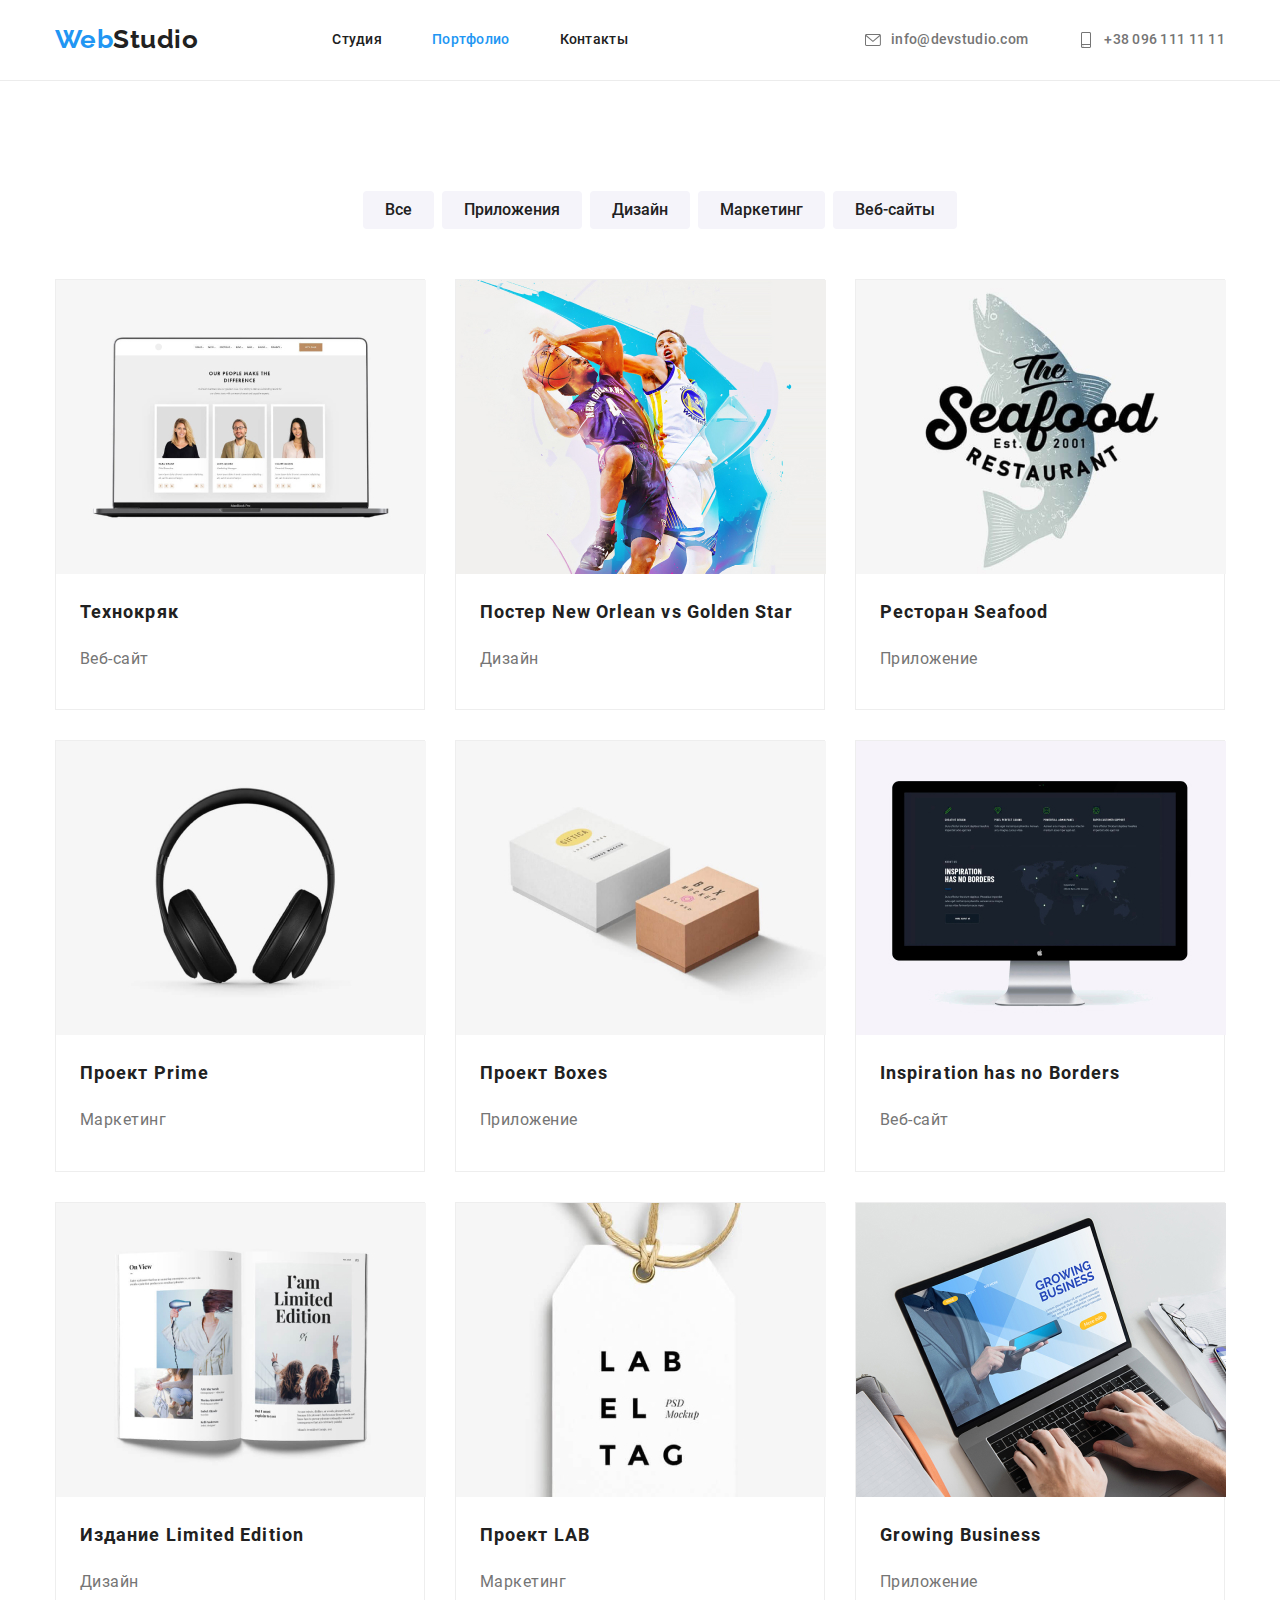
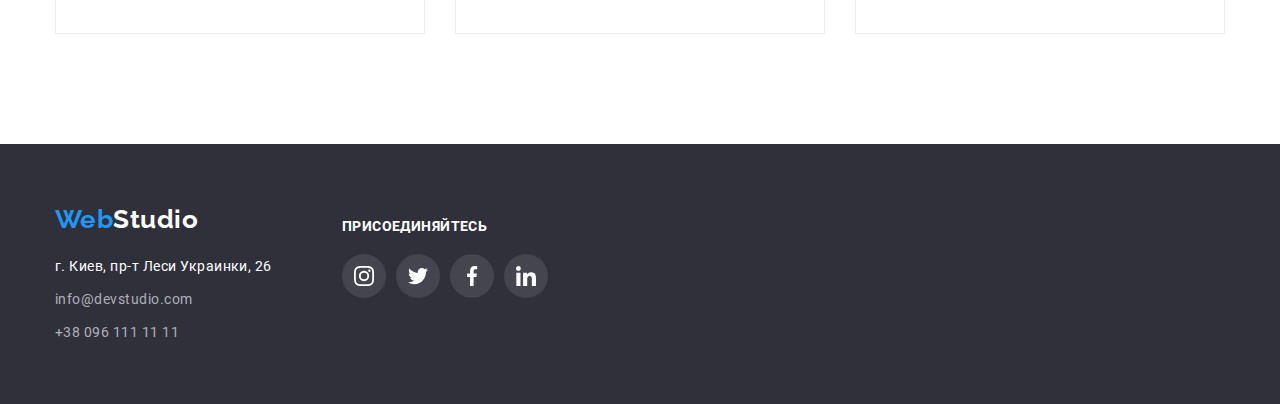
==== portfolio.html @ d973a8c2 "goit-markup-hw-04" ====
<!DOCTYPE html>
<html lang="ru">
<head>
    <meta charset="UTF-8">
    <meta name="viewport" content="width=device-width, initial-scale=1.0">
    <title>WebStudio</title>
    <link href="https://fonts.googleapis.com/css2?family=Raleway:ital,wght@0,400;0,500;0,700;1,400;1,500;1,700&family=Roboto:ital,wght@0,400;0,500;0,700;0,900;1,400;1,500;1,700;1,900&display=swap"
    rel="stylesheet">
    <link rel="stylesheet" href="./css/normalize.css">
    <link rel="stylesheet" href="./css/style.css">
</head>
<body>

<!--Навигация-->
<header class="header">
<div class="container">
    <a class="logo" href="./index.html">Web<span class="logo-text">Studio</span></a>
<nav>
    <ul class="menu">
    <li class="menu-item">
        <a class="link" href="./index.html">Студия</a>
    </li>
    <li class="menu-item">
        <a class="link current" href="./portfolio.html">Портфолио</a>
    </li>
    <li class="menu-item">
        <a class="link" href="#address">Контакты</a>
    </li>
    </ul>
</nav>

<ul class="contacts">
    <li class="contacts-item">
        <a class="address-link" href="mailto:info@devstudio.com"
        ><svg class="link-icons" width="16px" height="12px">
            <use href="./img/sprite.svg#envelope"></use>
        </svg>info@devstudio.com</a>
    </li>
    <li class="contacts-item">
        <a class="address-link" href="tel:+380961111111"
        ><svg class="link-icons" width="10px" height="16px">
            <use href="./img/sprite.svg#smartphone"></use>
        </svg>+38 096 111 11 11</a>
    </li>
</ul>
</div>
</header>

<!-- Портфолио -->
<main>
<section class="portfolio">
    <div class="container portfolio-padding">
    <h1 hidden>Портфолио</h1>
    <ul class="filter">
        <li class="filter-items"> <button class="link-filter" type="button">Все</button></li>
        <li class="filter-items"> <button class="link-filter" type="button">Приложения</button></li>
        <li class="filter-items"> <button class="link-filter" type="button">Дизайн</button></li>
        <li class="filter-items"> <button class="link-filter" type="button">Маркетинг</button></li>
        <li class="filter-items"> <button class="link-filter" type="button">Веб-сайты</button></li>
    </ul>
        <ul class="content">
        <li class="content-items">
            <a class="link" href="">
            <img class="img-block" src="./img/portfolio/techno-crack.jpg" width="370" height="294" 
            alt="Технокряк Веб-сайт"/>
            <h2 class="title">Технокряк</h2>
            <p class="type">Веб-сайт</p>
            </a>
        </li>
        <li class="content-items">
            <a class="link" href="">
            <img class="img-block" src="./img/portfolio/poster.jpg" width="370" height="294" 
            alt="Постер Дизайн" />
            <h2 class="title">Постер New Orlean vs Golden Star</h2>
            <p class="type">Дизайн</p>
            </a>
        </li>
        <li class="content-items">
            <a class="link" href="">
            <img class="img-block" src="./img/portfolio/seafood.jpg"  width="370" height="294" 
            alt="Ресторан Приложение" />
            <h2 class="title">Ресторан Seafood</h2>
            <p class="type">Приложение</p>
            </a>
        </li>
        <li class="content-items">
            <a class="link" href="">
            <img class="img-block" src="./img/portfolio/prime.jpg"  width="370" height="294"
            alt="Проект Прайм Маркетинг" />
            <h2 class="title">Проект Prime</h2>
            <p class="type">Маркетинг</p>
            </a>
        </li>
        <li class="content-items">
            <a class="link" href="">
            <img class="img-block" src="./img/portfolio/boxes.jpg" width="370" height="294" 
            alt="Проект Боксес Приложение" />
            <h2 class="title">Проект Boxes</h2>
            <p class="type">Приложение</p>
            </a>
        </li>
        <li class="content-items">
            <a class="link" href="">
            <img class="img-block" src="./img/portfolio/inspiration.jpg" width="370" height="294" 
            alt="Веб-сайт" />
            <h2 class="title">Inspiration has no Borders</h2>
            <p class="type">Веб-сайт</p>
            </a>
        </li>
        <li class="content-items">
            <a class="link" href="">
            <img class="img-block" src="./img/portfolio/limited-edition.jpg" width="370" height="294"
            alt="Издание Дизайн" />
            <h2 class="title">Издание Limited Edition</h2>
            <p class="type">Дизайн</p>
            </a>
        </li>
        <li class="content-items">
            <a class="link" href="">
            <img class="img-block" src="./img/portfolio/lab.jpg" width="370" height="294"
            alt="Проект ЛАБ Маркетинг" />
            <h2 class="title">Проект LAB</h2>
            <p class="type">Маркетинг</p>
            </a>
        </li>
        <li class="content-items">
            <a class="link" href="">
            <img class="img-block" src="./img/portfolio/growing.jpg" width="370" height="294"
            alt="Приложение" />
            <h2 class="title">Growing Business</h2>
            <p class="type">Приложение</p>
            </a>
        </li>
        </ul>
    </div>
</section>
</main>

<!-- footer -->
<footer class="footer">
    <div class="container footer-padding">
        <div>
        <a class="logo" href="./index.html">Web<span class="logo-text">Studio</span></a>
        <address class="address" id="address">
        <a class="map" href="https://goo.gl/maps/mBAU42XWuLWp58m89" target="_blank" rel="noopener noreferer">
            г. Киев, пр-т Леси Украинки, 26</a>
        <a class="link" href="mailto:info@devstudio.com">info@devstudio.com</a>
        <a class="link" href="tel:+380961111111">+38 096 111 11 11</a>
        </address>
    </div>
    <div>
        <div class="footer-icon">
            <p class="footer-title">присоединяйтесь</p>
            <ul class="footer-list footer-social-icons">
                <li class="footer-social-icons-item">
                    <a class="footer-social-icons-link" href="https://instagram.com/" target="_blank" rel="noopener noreferer" aria-label="Instagram">
                    <svg class="footer-social-icons-svg">
                    <use href="./img/sprite.svg#instagram"></use></svg></a>
                </li>
                <li class="footer-social-icons-item">
                    <a class="footer-social-icons-link" href="https://twitter.com/" target="_blank" rel="noopener noreferer" aria-label="Twitter">
                    <svg class="footer-social-icons-svg">
                    <use href="./img/sprite.svg#twitter"></use></svg></a>
                </li>
                <li class="footer-social-icons-item">
                    <a class="footer-social-icons-link" href="https://facebook.com/" target="_blank" rel="noopener noreferer" aria-label="Facebook">
                    <svg class="footer-social-icons-svg">
                    <use href="./img/sprite.svg#facebook"></use></svg></a>
                </li>
                <li class="footer-social-icons-item">
                    <a class="footer-social-icons-link" href="https://linkedin.com/" target="_blank" rel="noopener noreferer" aria-label="Linkedin">
                    <svg class="footer-social-icons-svg">
                    <use href="./img/sprite.svg#linkedin"></use></svg></a>
                </li>
            </ul>
            </div>
        </div>
    </div>
    </footer>
    </body>
    </html>
---- css/style.css ----
/* roboto-regular - latin_cyrillic */
@font-face {
font-family: 'Roboto';
font-style: normal;
font-weight: 400;
src: url('../fonts/Roboto/roboto-v20-latin_cyrillic-regular.eot'); /* IE9 Compat Modes */
src: local('Roboto'), local('Roboto-Regular'),
    url('../fonts/Roboto/roboto-v20-latin_cyrillic-regular.eot?#iefix') format('embedded-opentype'), /* IE6-IE8 */
    url('../fonts/Roboto/roboto-v20-latin_cyrillic-regular.woff2') format('woff2'), /* Super Modern Browsers */
    url('../fonts/Roboto/roboto-v20-latin_cyrillic-regular.woff') format('woff'), /* Modern Browsers */
    url('../fonts/Roboto/roboto-v20-latin_cyrillic-regular.ttf') format('truetype'), /* Safari, Android, iOS */
    url('../fonts/Roboto/roboto-v20-latin_cyrillic-regular.svg#Roboto') format('svg'); /* Legacy iOS */
}

/* roboto-500 - latin_cyrillic */
@font-face {
font-family: 'Roboto';
font-style: normal;
font-weight: 500;
src: url('../fonts/Roboto/roboto-v20-latin_cyrillic-500.eot'); /* IE9 Compat Modes */
src: local('Roboto Medium'), local('Roboto-Medium'),
    url('../fonts/Roboto/roboto-v20-latin_cyrillic-500.eot?#iefix') format('embedded-opentype'), /* IE6-IE8 */
    url('../fonts/Roboto/roboto-v20-latin_cyrillic-500.woff2') format('woff2'), /* Super Modern Browsers */
    url('../fonts/Roboto/roboto-v20-latin_cyrillic-500.woff') format('woff'), /* Modern Browsers */
    url('../fonts/Roboto/roboto-v20-latin_cyrillic-500.ttf') format('truetype'), /* Safari, Android, iOS */
    url('../fonts/Roboto/roboto-v20-latin_cyrillic-500.svg#Roboto') format('svg'); /* Legacy iOS */
}

/* roboto-700 - latin_cyrillic */
@font-face {
font-family: 'Roboto';
font-style: normal;
font-weight: 700;
src: url('../fonts/Roboto/roboto-v20-latin_cyrillic-700.eot'); /* IE9 Compat Modes */
src: local('Roboto Bold'), local('Roboto-Bold'),
    url('../fonts/Roboto/roboto-v20-latin_cyrillic-700.eot?#iefix') format('embedded-opentype'), /* IE6-IE8 */
    url('../fonts/Roboto/roboto-v20-latin_cyrillic-700.woff2') format('woff2'), /* Super Modern Browsers */
    url('../fonts/Roboto/roboto-v20-latin_cyrillic-700.woff') format('woff'), /* Modern Browsers */
    url('../fonts/Roboto/roboto-v20-latin_cyrillic-700.ttf') format('truetype'), /* Safari, Android, iOS */
    url('../fonts/Roboto/roboto-v20-latin_cyrillic-700.svg#Roboto') format('svg'); /* Legacy iOS */
}

/* roboto-900italic - latin_cyrillic */
@font-face {
font-family: 'Roboto';
font-style: italic;
font-weight: 900;
src: url('../fonts/Roboto/roboto-v20-latin_cyrillic-900italic.eot'); /* IE9 Compat Modes */
src: local('Roboto Black Italic'), local('Roboto-BlackItalic'),
    url('../fonts/Roboto/roboto-v20-latin_cyrillic-900italic.eot?#iefix') format('embedded-opentype'), /* IE6-IE8 */
    url('../fonts/Roboto/roboto-v20-latin_cyrillic-900italic.woff2') format('woff2'), /* Super Modern Browsers */
    url('../fonts/Roboto/roboto-v20-latin_cyrillic-900italic.woff') format('woff'), /* Modern Browsers */
    url('../fonts/Roboto/roboto-v20-latin_cyrillic-900italic.ttf') format('truetype'), /* Safari, Android, iOS */
    url('../fonts/Roboto/roboto-v20-latin_cyrillic-900italic.svg#Roboto') format('svg'); /* Legacy iOS */
}

li {
    list-style-type: none; /* Убираем маркеры */
}

*,
*::before,
*::after {
    box-sizing: border-box;
}

:root {
    --main-text-cl: #757575;
    --accent-cl: #2196F3;
    --black: #212121;
    --gray: #ffffff99;
    --white: #ffffff;
    --dark-bg: #2F303A;
    --bg: #F5F4FA;
    --gray: #AFB1B8;
}

body {
    color: var(--black);
    background-color: var(--primary-bg);
    letter-spacing: 0.03em;
}

.container {
    width: 1200px;
    margin-left: auto;
    margin-right: auto;
    padding-left: 15px;
    padding-right: 15px;
}

.container.align-center {
    text-align: center;
}

.header > .container {
    display: flex;
    align-items: center;
}

.header .menu {
    display: flex;
    margin-top: 0;
    margin-bottom: 0;
}

.menu .menu-item:not(:last-child) {
    margin-right: 50px;
}

.header {
    border-bottom: 1px solid #ececec;
}

.header .logo {
    display: block;
    margin-right: 94px;
    color: var(--accent-cl);
    font-family: Raleway;
    font-weight: 700;
    font-size: 26px;
    line-height: 1.2;
    text-decoration: none;
}

.logo > .logo-text {
    color: var(--black);
}

.header .link {
    padding-top: 32px;
    padding-bottom: 32px;
    display: block;
    color: var(--black);
    font-family: Roboto;
    font-weight: 500;
    font-size: 14px;
    line-height: 1.14;
    letter-spacing: 0.02em;
    text-decoration: none;
}

.header .link.current {
    color: var(--accent-cl);
}

.header .link:hover,
.link:focus {
    color: var(--accent-cl);
}

.header .contacts {
    display: flex;
    margin-left: auto;
    margin-top: 0;
    margin-bottom: 0;
}

.contacts .contacts-item:not(:last-child) {
    margin-right: 50px;
}

.contacts .address-link{
    display: flex;
    align-items: center;
}

.header .address-link {
    fill: var(--main-text-cl);
    padding-top: 32px;
    padding-bottom: 32px;
    color: var(--main-text-cl);
    font-family: Roboto;
    font-weight: 500;
    font-size: 14px;
    line-height: 1.14;
    letter-spacing: 0.02em;
    text-decoration: none;
}

.header .address-link:hover,
.address-link:focus {
color: var(--accent-cl);
fill: var(--accent-cl);
}

.link-icons {
    margin-right: 10px;
    width: 16px;
    height: 16px;
}

.hero {
    background-color: var(--dark-bg);
    background-image: linear-gradient(
    rgba(47, 48, 58, 0.4),
    rgba(47, 48, 58, 0.4)),
    url(../img/bg-Img.jpg);
    background-color: #c4c4c4;
    background-size: cover;
    background-repeat: no-repeat;
    background-position: center;
}

.hero > .container {
    padding-top: 200px;
    padding-bottom: 200px;
}

.hero .title {
    max-width: 700px;
    margin-left: auto;
    margin-right: auto;
    color: var(--white);
    font-family: Roboto;
    font-weight: 900;
    font-size: 44px;
    line-height: 1.4;
    text-align: center;
    letter-spacing: 0.06em;
    text-transform: uppercase;
}

.hero .button {
    padding: 10px 32px;
    background-color: var(--accent-cl);
    font-family: Roboto;
    color: var(--white);
    font-weight: 700;
    font-size: 16px;
    line-height: 1.8;
    align-items: center;
    text-align: center;
    letter-spacing: 0.06em;
    margin-top: 40px;
    box-shadow: 0px 4px 4px rgba(0, 0, 0, 0.15);
    border-radius: 4px;
    border: 0;
}

.hero .button:hover,
.hero .button:focus {
    background: #188ce8;
    box-shadow: 0px 4px 4px rgba(0, 0, 0, 0.15);
}

.features-list .items {
    width: calc((100% - 90px) / 4);
}

.features-list .items:not(:last-child) {
    margin-right: 30px;
}

.features-list .items::before {
    display: block;
    content: '';
    height: 120px;
    background-color: var(--bg);
    background-repeat: no-repeat;
    background-position: center;
    border-radius: 4px;
}

.features-list .items:nth-child(1)::before {
    background-image: url(../img/icons/antenna.svg);
}

.features-list .items:nth-child(2)::before {
    background-image: url(../img/icons/clock.svg);
}

.features-list .items:nth-child(3)::before {
    background-image: url(../img/icons/diagram.svg);
}

.features-list .items:nth-child(4)::before {
    background-image: url(../img/icons/astronaut.svg);
}

.features .features-list {
    padding: 94px 0px;
    display: flex;
}

.features-list .items {

    width: calc((100% - 90px) / 4);
}

.features-list .items:not(:last-child) {
    margin-right: 30px;
}

.features .title {
    color: var(--black);
    font-family: Roboto;
    font-weight: 700;
    font-size: 14px;
    line-height: 1.14;
    text-transform: uppercase;
}

.features .paragraph {
    margin-top: 10px;
    color: var(--main-text-cl);
    font-family: Roboto;
    font-weight: 400;
    font-size: 14px;
    line-height: 1.7;
}

.wedo .list-margin {
    margin-top: 50px;
    display: flex;
    padding-left: 0;
}

.list-margin .item-img:not(:last-child) {
    margin-right: 30px;
}

.wedo .title {
    color: var(--black);
    font-family: Roboto;
    font-weight: 700;
    font-size: 36px;
    line-height: 1.2;
    text-align: center;
}

.img-block {
    display: block;
    justify-content: center;
}

.container.team-padding {
    padding-top: 94px;
    padding-bottom: 94px;
}

.team.margin {
    margin-top: 94px;
}

.team {
    background: var(--bg);
}

.team .team-list {
    margin-top: 50px;
    display: flex;
    justify-content: center;
    padding-left: 0;
}

.team-list > .list-description {
    padding-bottom: 30px;
    background: var(--primary-bg);
    box-shadow: 0px 1px 3px #0000001f, 0px 1px 1px #00000024,
    0px 2px 1px #00000033;
    border-radius: 0px 0px 4px 4px;
}

.team-list .list-description:not(:last-child) {
    margin-right: 30px;
}

.team .title {
    color: var(--black);
    font-family: Roboto;
    font-weight: 700;
    font-size: 36px;
    line-height: 1.2;
    text-align: center;
}

.team .name {
    margin-top: 30px;
    color: var(--black);
    font-family: Roboto;
    font-weight: 500;
    font-size: 16px;
    line-height: 1.2x;
    text-align: center;
}

.team .position {
    margin-top: 10px;
    color: var(--main-text-cl);
    font-family: Roboto;
    font-weight: 400;
    font-size: 16px;
    line-height: 1.2x;
    text-align: center;
}

.clients.container {
    padding-bottom: 94px;
}

.clients .title {
    margin-top: 94px;
    margin-bottom: 0;
    color: var(--black);
    font-family: Roboto;
    font-weight: 700;
    font-size: 36px;
    line-height: 1.167;
    text-align: center;
}

.clients .clients-list {
    display: flex;
    justify-content: center;
    margin-top: 50px;
}

.clients .clients-item:not(:last-child) {
    margin-right: 30px;
}

.clients .clients-links {
    display: flex;
    width: 170px;
    height: 90px;
    justify-content: center;
    align-items: center;
    fill: var(--gray);
    border: 1px solid var(--gray);
    border-radius: 4px;
}

.clients .clients-links:hover,
.clients .clients-links:focus {
    border: 1px solid var(--accent-cl);
    fill: var(--accent-cl);
}

.container.footer-padding {
    padding-top: 60px;
    padding-bottom: 60px;
    display: flex;
}

.footer {
    background-color: var(--dark-bg);
}

.footer .logo {
    display: inline-block;
    font-family: Raleway;
    font-weight: 700;
    font-size: 26px;
    line-height: 1.2;
    color: var(--accent-cl);
    text-decoration: none;
}

.footer .logo-text {
    color: var(--white);
}

.footer .address {
    font-family: Roboto;
    font-style: normal;
    font-weight: normal;
    margin-top: 20px;
}

.footer .map {
    color: var(--white);
    font-family: Roboto;
    font-weight: 400;
    font-size: 14px;
    line-height: 1.7;
    text-decoration: none;
}

.footer-icon p {
    display: flex;
    margin-bottom: 20px;
    font-family: Roboto;
    font-style: normal;
    font-weight: bold;
    font-size: 14px;
    letter-spacing: 0.03em;
    text-transform: uppercase;
    color: var(--white);
}

.footer-icon {
    margin-left: 70px;
}

.footer .link {
    width: 20%;
    display: block;
    margin-top: 9px;
    color: var(--gray);
    font-family: Roboto;
    font-weight: 400;
    font-size: 14px;
    line-height: 1.7;
    text-decoration: none;
    white-space: nowrap;
}

.footer-social-icons {
    display: flex;
    padding: 0 0;
}

.footer-social-icons-link {
    display: flex;
    justify-content: center;
    align-items: center;
    width: 44px;
    height: 44px;
    background-color: rgba(255, 255, 255, 0.1);
    border-radius: 50%;
}

.footer-social-icons-svg {
    width: 20px;
    height: 20px;
    fill: var(--white);
}

.footer-social-icons-item:not(:last-child) {
    margin-right: 10px;
}

.footer-social-icons-link:hover .social-icons-svg,
.footer-social-icons-link:focus .social-icons-svg {
    fill: var(--white);
}

.footer-social-icons-link:hover,
.footer-social-icons-link:focus {
    background-color: var(--accent-cl);
}

/* --Портфолио-- */
.portfolio .filter {
    display: flex;
    justify-content: center;
}

.portfolio .filter-items:not(:last-child) {
    margin-right: 8px;
}

.container.portfolio-padding {
    padding-top: 94px;
    padding-bottom: 94px;
}

.filter .link-filter {
    padding: 6px 22px;
    font-family: Roboto;
    font-weight: 500;
    font-size: 16px;
    line-height: 1.6;
    text-align: center;
    color: var(--black);
    background: #f5f4fa;
    border-radius: 4px;
    border: 0;
}

.filter .link-filter:hover,
.link-filter:focus {
    background: var(--accent-cl);
    color: #ffffff;
    box-shadow: 0px 3px 1px rgba(0, 0, 0, 0.1), 0px 1px 2px rgba(0, 0, 0, 0.08),
    0px 2px 2px rgba(0, 0, 0, 0.12);
}

.portfolio .content {
    margin-top: 50px;
    display: flex;
    flex-wrap: wrap;
    padding-left: 0px;
}

.portfolio .content-items {
    width: calc((100% - 60px) / 3);
    border: 1px solid #eeeeee;
}

.portfolio .content-items:not(:nth-child(-n + 3)) {
    margin-top: 30px;
}

.content{
    justify-content: space-between;
}

.content .link {
    display: block;
    background: var(--primary-bg);
    text-decoration: none;
    padding-bottom: 20px;
}

.content .title {
    margin-top: 20px;
    padding-left: 24px;
    color: var(--black);
    font-family: Roboto;
    font-weight: 700;
    font-size: 18px;
    line-height: 2;
    letter-spacing: 0.06em;
}

.content .type {
    margin-top: 4px;
    padding-left: 24px;
    color: var(--main-text-cl);
    font-family: Roboto;
    font-weight: 400;
    font-size: 16px;
    line-height: 1.8;
}

.social-icons {
    display: flex;
    padding: 0 0;
    margin-left: 32px;
}

.social-icons-link {
    display: flex;
    justify-content: center;
    align-items: center;
    width: 44px;
    height: 44px;
    background-color: var(--bg);
    border-radius: 50%;
}

.social-icons-svg {
    width: 20px;
    height: 20px;
    fill: var(--gray);
}

.social-icons-item:not(:last-child) {
    margin-right: 10px;
}

.social-icons-link:hover .social-icons-svg,
.social-icons-link:focus .social-icons-svg {
    fill: var(--white);
}

.social-icons-link:hover,
.social-icons-link:focus {
    background-color: var(--accent-cl);
}
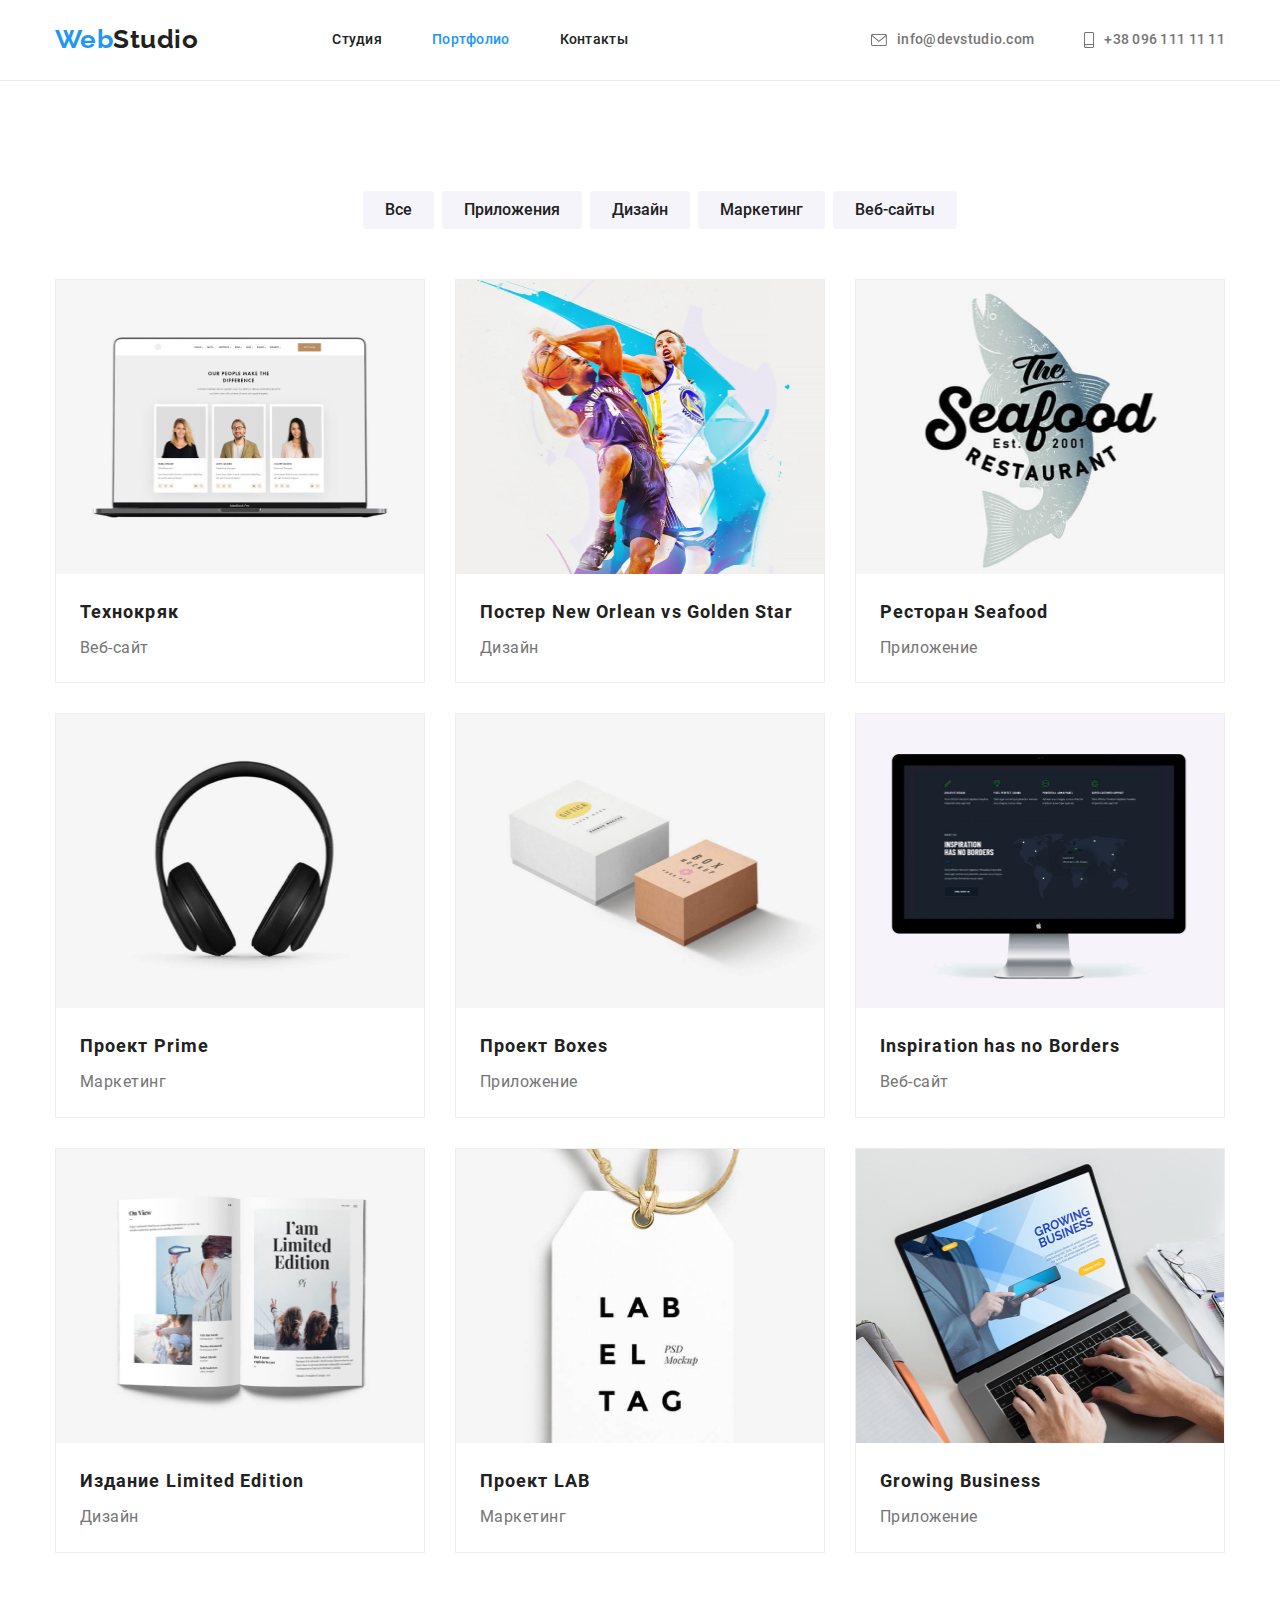
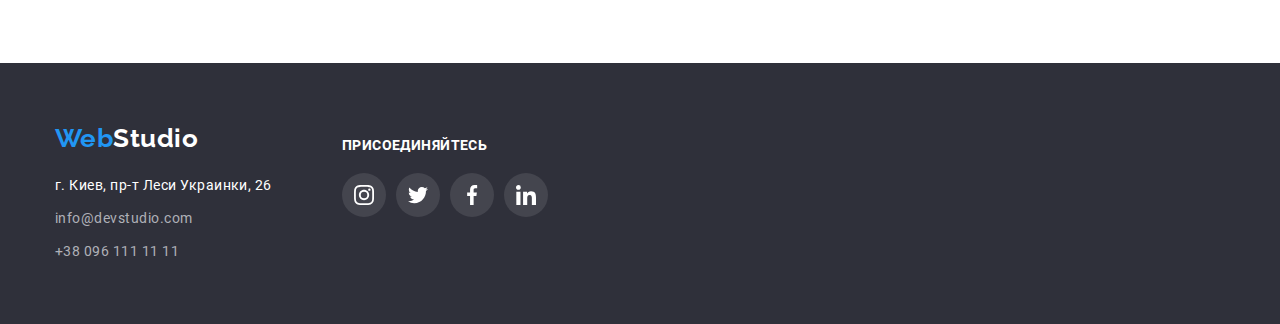
==== commit 1c579034: "Исправляет ошибки" ====
--- a/portfolio.html
+++ b/portfolio.html
@@ -61,7 +61,7 @@
         <ul class="content">
         <li class="content-items">
             <a class="link" href="">
-            <img class="img-block" src="./img/portfolio/techno-crack.jpg" width="370" height="294" 
+            <img class="img-block" src="./img/portfolio/techno-crack.jpg" width="368" height="294" 
             alt="Технокряк Веб-сайт"/>
             <h2 class="title">Технокряк</h2>
             <p class="type">Веб-сайт</p>
@@ -69,7 +69,7 @@
         </li>
         <li class="content-items">
             <a class="link" href="">
-            <img class="img-block" src="./img/portfolio/poster.jpg" width="370" height="294" 
+            <img class="img-block" src="./img/portfolio/poster.jpg" width="368" height="294" 
             alt="Постер Дизайн" />
             <h2 class="title">Постер New Orlean vs Golden Star</h2>
             <p class="type">Дизайн</p>
@@ -77,7 +77,7 @@
         </li>
         <li class="content-items">
             <a class="link" href="">
-            <img class="img-block" src="./img/portfolio/seafood.jpg"  width="370" height="294" 
+            <img class="img-block" src="./img/portfolio/seafood.jpg"  width="368" height="294" 
             alt="Ресторан Приложение" />
             <h2 class="title">Ресторан Seafood</h2>
             <p class="type">Приложение</p>
@@ -85,7 +85,7 @@
         </li>
         <li class="content-items">
             <a class="link" href="">
-            <img class="img-block" src="./img/portfolio/prime.jpg"  width="370" height="294"
+            <img class="img-block" src="./img/portfolio/prime.jpg"  width="368" height="294"
             alt="Проект Прайм Маркетинг" />
             <h2 class="title">Проект Prime</h2>
             <p class="type">Маркетинг</p>
@@ -93,7 +93,7 @@
         </li>
         <li class="content-items">
             <a class="link" href="">
-            <img class="img-block" src="./img/portfolio/boxes.jpg" width="370" height="294" 
+            <img class="img-block" src="./img/portfolio/boxes.jpg" width="368" height="294" 
             alt="Проект Боксес Приложение" />
             <h2 class="title">Проект Boxes</h2>
             <p class="type">Приложение</p>
@@ -101,7 +101,7 @@
         </li>
         <li class="content-items">
             <a class="link" href="">
-            <img class="img-block" src="./img/portfolio/inspiration.jpg" width="370" height="294" 
+            <img class="img-block" src="./img/portfolio/inspiration.jpg" width="368" height="294" 
             alt="Веб-сайт" />
             <h2 class="title">Inspiration has no Borders</h2>
             <p class="type">Веб-сайт</p>
@@ -109,7 +109,7 @@
         </li>
         <li class="content-items">
             <a class="link" href="">
-            <img class="img-block" src="./img/portfolio/limited-edition.jpg" width="370" height="294"
+            <img class="img-block" src="./img/portfolio/limited-edition.jpg" width="368" height="294"
             alt="Издание Дизайн" />
             <h2 class="title">Издание Limited Edition</h2>
             <p class="type">Дизайн</p>
@@ -117,7 +117,7 @@
         </li>
         <li class="content-items">
             <a class="link" href="">
-            <img class="img-block" src="./img/portfolio/lab.jpg" width="370" height="294"
+            <img class="img-block" src="./img/portfolio/lab.jpg" width="368" height="294"
             alt="Проект ЛАБ Маркетинг" />
             <h2 class="title">Проект LAB</h2>
             <p class="type">Маркетинг</p>
@@ -125,7 +125,7 @@
         </li>
         <li class="content-items">
             <a class="link" href="">
-            <img class="img-block" src="./img/portfolio/growing.jpg" width="370" height="294"
+            <img class="img-block" src="./img/portfolio/growing.jpg" width="368" height="294"
             alt="Приложение" />
             <h2 class="title">Growing Business</h2>
             <p class="type">Приложение</p>
--- a/css/style.css
+++ b/css/style.css
@@ -186,8 +186,6 @@
 
 .link-icons {
     margin-right: 10px;
-    width: 16px;
-    height: 16px;
 }
 
 .hero {
@@ -604,8 +602,15 @@
     padding-bottom: 20px;
 }
 
+.content .link:hover,
+.content .link:focus {
+    box-shadow: 0px 1px 1px rgba(0, 0, 0, 0.12), 0px 4px 4px rgba(0, 0, 0, 0.06),
+    1px 4px 6px rgba(0, 0, 0, 0.16);
+}
+
 .content .title {
     margin-top: 20px;
+    margin-bottom: 0;
     padding-left: 24px;
     color: var(--black);
     font-family: Roboto;
@@ -617,6 +622,7 @@
 
 .content .type {
     margin-top: 4px;
+    margin-bottom: 0;
     padding-left: 24px;
     color: var(--main-text-cl);
     font-family: Roboto;
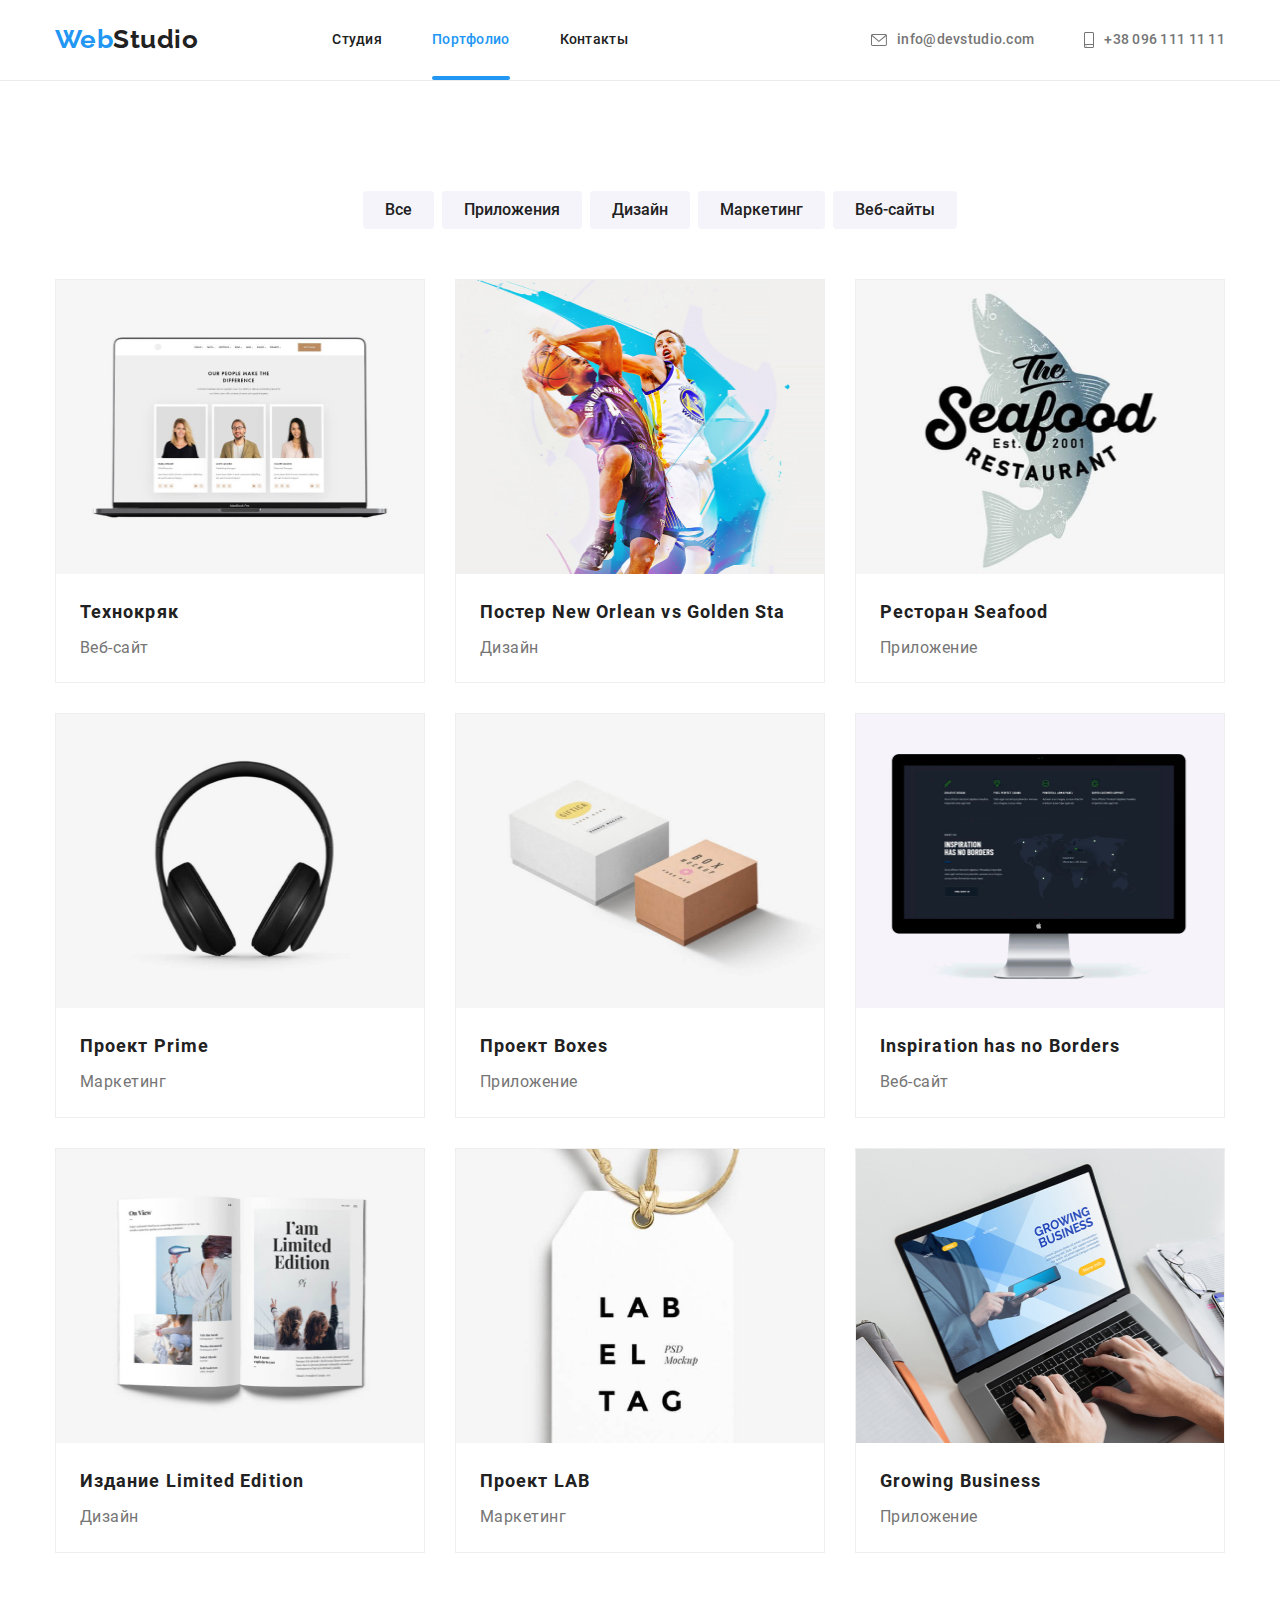
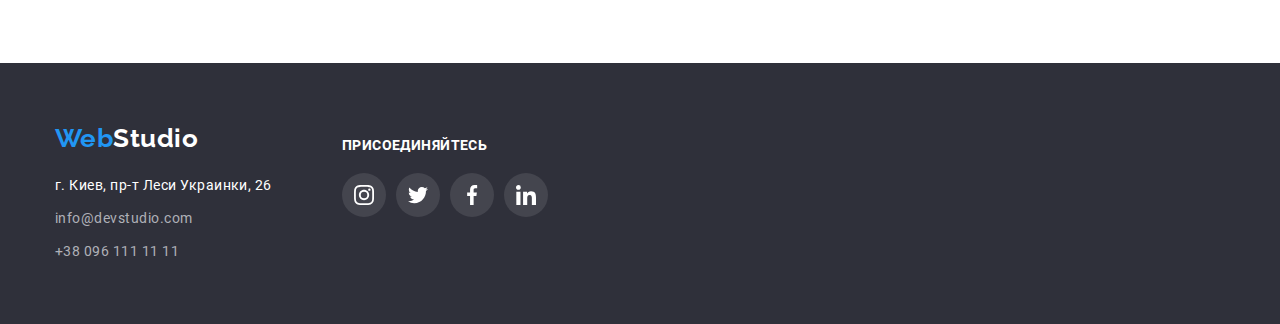
==== commit 517fb82e: "Добавляет hover, focus в портфолио" ====
--- a/portfolio.html
+++ b/portfolio.html
@@ -58,75 +58,111 @@
         <li class="filter-items"> <button class="link-filter" type="button">Маркетинг</button></li>
         <li class="filter-items"> <button class="link-filter" type="button">Веб-сайты</button></li>
     </ul>
-        <ul class="content">
-        <li class="content-items">
-            <a class="link" href="">
-            <img class="img-block" src="./img/portfolio/techno-crack.jpg" width="368" height="294" 
-            alt="Технокряк Веб-сайт"/>
+    <ul class="content">
+        <li class="content-items">
+            <a class="link" href="">
+            <div class="content-overlay">
+                <img class="img-block" src="./img/portfolio/techno-crack.jpg" width="368" height="294" alt="Технокряк Веб-сайт" />
+                <p class="description">Технокряк это современная площадка распространения коронавируса. 
+                Компании используют эту платформу для цифрового
+                шпионажа и атак на защищённые сервера конкурентов.</p>
+            </div>
             <h2 class="title">Технокряк</h2>
             <p class="type">Веб-сайт</p>
             </a>
         </li>
         <li class="content-items">
             <a class="link" href="">
-            <img class="img-block" src="./img/portfolio/poster.jpg" width="368" height="294" 
-            alt="Постер Дизайн" />
-            <h2 class="title">Постер New Orlean vs Golden Star</h2>
+            <div class="content-overlay">
+                <img class="img-block" src="./img/portfolio/poster.jpg" width="368" height="294" alt="Технокряк Веб-сайт" />
+                <p class="description">Lorem ipsum, dolor sit amet consectetur adipisicing elit. 
+                    Ipsa facere molestiae quam corporis, voluptatem debitis nisi dolorem earum voluptas 
+                    incidunt esse quod veritatis fugiat natus laudantium dolores impedit iusto asperiores.</p>
+            </div>
+            <h2 class="title">Постер New Orlean vs Golden Sta</h2>
             <p class="type">Дизайн</p>
             </a>
         </li>
         <li class="content-items">
             <a class="link" href="">
-            <img class="img-block" src="./img/portfolio/seafood.jpg"  width="368" height="294" 
-            alt="Ресторан Приложение" />
+            <div class="content-overlay">
+                <img class="img-block" src="./img/portfolio/seafood.jpg" width="368" height="294" alt="Технокряк Веб-сайт" />
+                <p class="description">Lorem ipsum, dolor sit amet consectetur adipisicing elit. 
+                    Ipsa facere molestiae quam corporis, voluptatem debitis nisi dolorem earum voluptas 
+                    incidunt esse quod veritatis fugiat natus laudantium dolores impedit iusto asperiores.</p>
+            </div>
             <h2 class="title">Ресторан Seafood</h2>
             <p class="type">Приложение</p>
             </a>
         </li>
         <li class="content-items">
             <a class="link" href="">
-            <img class="img-block" src="./img/portfolio/prime.jpg"  width="368" height="294"
-            alt="Проект Прайм Маркетинг" />
+            <div class="content-overlay">
+                <img class="img-block" src="./img/portfolio/prime.jpg" width="368" height="294" alt="Технокряк Веб-сайт" />
+                <p class="description">Lorem ipsum, dolor sit amet consectetur adipisicing elit. 
+                    Ipsa facere molestiae quam corporis, voluptatem debitis nisi dolorem earum voluptas 
+                    incidunt esse quod veritatis fugiat natus laudantium dolores impedit iusto asperiores.</p>
+            </div>
             <h2 class="title">Проект Prime</h2>
             <p class="type">Маркетинг</p>
             </a>
         </li>
         <li class="content-items">
             <a class="link" href="">
-            <img class="img-block" src="./img/portfolio/boxes.jpg" width="368" height="294" 
-            alt="Проект Боксес Приложение" />
+            <div class="content-overlay">
+                <img class="img-block" src="./img/portfolio/boxes.jpg" width="368" height="294" alt="Технокряк Веб-сайт" />
+                <p class="description">Lorem ipsum, dolor sit amet consectetur adipisicing elit. 
+                    Ipsa facere molestiae quam corporis, voluptatem debitis nisi dolorem earum voluptas 
+                    incidunt esse quod veritatis fugiat natus laudantium dolores impedit iusto asperiores.</p>
+            </div>
             <h2 class="title">Проект Boxes</h2>
             <p class="type">Приложение</p>
             </a>
         </li>
         <li class="content-items">
             <a class="link" href="">
-            <img class="img-block" src="./img/portfolio/inspiration.jpg" width="368" height="294" 
-            alt="Веб-сайт" />
+            <div class="content-overlay">
+                <img class="img-block" src="./img/portfolio/inspiration.jpg" width="368" height="294" alt="Технокряк Веб-сайт" />
+                <p class="description">Lorem ipsum, dolor sit amet consectetur adipisicing elit. 
+                    Ipsa facere molestiae quam corporis, voluptatem debitis nisi dolorem earum voluptas 
+                    incidunt esse quod veritatis fugiat natus laudantium dolores impedit iusto asperiores.</p>
+            </div>
             <h2 class="title">Inspiration has no Borders</h2>
             <p class="type">Веб-сайт</p>
             </a>
         </li>
         <li class="content-items">
             <a class="link" href="">
-            <img class="img-block" src="./img/portfolio/limited-edition.jpg" width="368" height="294"
-            alt="Издание Дизайн" />
+            <div class="content-overlay">
+                <img class="img-block" src="./img/portfolio/limited-edition.jpg" width="368" height="294" alt="Технокряк Веб-сайт" />
+                <p class="description">Lorem ipsum, dolor sit amet consectetur adipisicing elit. 
+                    Ipsa facere molestiae quam corporis, voluptatem debitis nisi dolorem earum voluptas 
+                    incidunt esse quod veritatis fugiat natus laudantium dolores impedit iusto asperiores.</p>
+            </div>
             <h2 class="title">Издание Limited Edition</h2>
             <p class="type">Дизайн</p>
             </a>
         </li>
         <li class="content-items">
             <a class="link" href="">
-            <img class="img-block" src="./img/portfolio/lab.jpg" width="368" height="294"
-            alt="Проект ЛАБ Маркетинг" />
+            <div class="content-overlay">
+                <img class="img-block" src="./img/portfolio/lab.jpg" width="368" height="294" alt="Технокряк Веб-сайт" />
+                <p class="description">Lorem ipsum, dolor sit amet consectetur adipisicing elit. 
+                    Ipsa facere molestiae quam corporis, voluptatem debitis nisi dolorem earum voluptas 
+                    incidunt esse quod veritatis fugiat natus laudantium dolores impedit iusto asperiores.</p>
+            </div>
             <h2 class="title">Проект LAB</h2>
             <p class="type">Маркетинг</p>
             </a>
         </li>
         <li class="content-items">
             <a class="link" href="">
-            <img class="img-block" src="./img/portfolio/growing.jpg" width="368" height="294"
-            alt="Приложение" />
+            <div class="content-overlay">
+                <img class="img-block" src="./img/portfolio/growing.jpg" width="368" height="294" alt="Технокряк Веб-сайт" />
+                <p class="description">Lorem ipsum, dolor sit amet consectetur adipisicing elit. 
+                    Ipsa facere molestiae quam corporis, voluptatem debitis nisi dolorem earum voluptas 
+                    incidunt esse quod veritatis fugiat natus laudantium dolores impedit iusto asperiores.</p>
+            </div>
             <h2 class="title">Growing Business</h2>
             <p class="type">Приложение</p>
             </a>
--- a/css/style.css
+++ b/css/style.css
@@ -138,10 +138,25 @@
     line-height: 1.14;
     letter-spacing: 0.02em;
     text-decoration: none;
-}
+    transition-property: color;
+    transition-duration: 250ms;
+    transition-timing-function: cubic-bezier(0.4, 0, 0.2, 1);
+    }
 
 .header .link.current {
+    position: relative;
     color: var(--accent-cl);
+}
+.header .link.current::after {
+    content: '';
+    display: block;
+    position: absolute;
+    left: 0;
+    bottom: 0;
+    height: 4px;
+    width: 100%;
+    background-color: var(--accent-cl);
+    border-radius: 2px;
 }
 
 .header .link:hover,
@@ -311,7 +326,10 @@
 .wedo .list-margin {
     margin-top: 50px;
     display: flex;
-    padding-left: 0;
+}
+
+.list-margin .item-img {
+    position: relative;
 }
 
 .list-margin .item-img:not(:last-child) {
@@ -319,9 +337,11 @@
 }
 
 .wedo .title {
-    color: var(--black);
-    font-family: Roboto;
+    margin-top: 0;
+    margin-bottom: 0;
+    color: var(--black);
     font-weight: 700;
+    font-family: Roboto;
     font-size: 36px;
     line-height: 1.2;
     text-align: center;
@@ -329,7 +349,24 @@
 
 .img-block {
     display: block;
-    justify-content: center;
+}
+
+.wedo .wedo-content {
+    position: absolute;
+    bottom: 0;
+    margin-top: 0;
+    margin-bottom: 0;
+    padding-top: 27px;
+    padding-bottom: 27px;
+    width: 100%;
+    font-weight: 700;
+    font-family: Roboto;
+    font-size: 14px;
+    line-height: 1.14;
+    text-align: center;
+    text-transform: uppercase;
+    background-color: rgba(47, 48, 58, 0.8);
+    color: var(--white);
 }
 
 .container.team-padding {
@@ -539,6 +576,53 @@
     background-color: var(--accent-cl);
 }
 
+.backdrop {
+    position: fixed;
+    top: 0;
+    left: 0;
+    width: 100%;
+    height: 100%;
+    background: rgba(0, 0, 0, 0.2);
+    transition-property: opacity;
+    transition-duration: 250ms;
+    transition-timing-function: cubic-bezier(0.4, 0, 0.2, 1);
+}
+
+.backdrop.is-hidden {
+    opacity: 0;
+    pointer-events: none;
+}
+
+.modal {
+    position: absolute;
+    top: 50%;
+    left: 50%;
+    width: 528px;
+    height: 581px;
+    background: var(--white);
+    box-shadow: 0px 1px 3px rgba(0, 0, 0, 0.12), 0px 1px 1px rgba(0, 0, 0, 0.14),
+    0px 2px 1px rgba(0, 0, 0, 0.2);
+    border-radius: 4px;
+    transform: translate(-50%, -50%) scale(1);
+    transition: transform 250ms cubic-bezier(0.4, 0, 0.2, 1);
+}
+
+.backdrop.is-hidden .modal {
+    transform: translate(-50%, -50%) scale(0);
+}
+
+.modal .modal-button {
+    position: absolute;
+    right: 8px;
+    top: 8px;
+    padding: 5px;
+    width: 30px;
+    height: 30px;
+    background-color: var(--white);
+    border: 1px solid rgba(0, 0, 0, 0.1);
+    border-radius: 50%;
+}
+
 /* --Портфолио-- */
 .portfolio .filter {
     display: flex;
@@ -565,6 +649,9 @@
     background: #f5f4fa;
     border-radius: 4px;
     border: 0;
+    transition-property: background-color, color, box-shadow;
+    transition-duration: 250ms;
+    transition-timing-function: cubic-bezier(0.4, 0, 0.2, 1);
 }
 
 .filter .link-filter:hover,
@@ -591,13 +678,72 @@
     margin-top: 30px;
 }
 
+.content .type {
+    margin-top: 4px;
+    margin-bottom: 0;
+    padding-left: 24px;
+    color: var(--main-text-cl);
+    font-weight: 400;
+    font-size: 16px;
+    line-height: 1.8;
+}
+
+.content-overlay {
+    position: relative;
+    display: flex;
+    align-items: center;
+    overflow: hidden;
+}
+
+.content-overlay::before {
+    content: '';
+    position: absolute;
+    width: 100%;
+    height: 100%;
+    background: rgba(33, 150, 243, 0.9);
+    opacity: 0;
+    transition-property: opacity, transform;
+    transition-duration: 250ms;
+    transition-timing-function: cubic-bezier(0.4, 0, 0.2, 1);
+    transform: translateY(100%);
+}
+
+.content .link:hover .content-overlay::before,
+.content .link:focus .content-overlay::before {
+    opacity: 1;
+    transform: translateY(0);
+}
+
+.content-overlay > .description {
+    position: absolute;
+    margin-top: 0;
+    margin-bottom: 0;
+    padding-right: 24px;
+    padding-left: 24px;
+    font-size: 18px;
+    line-height: 1.555;
+    color: var(--white);
+    font-family: Roboto;
+    opacity: 0;
+    transition-property: opacity, transform;
+    transition-duration: 250ms;
+    transition-timing-function: cubic-bezier(0.4, 0, 0.2, 1);
+    transform: translateY(100%);
+}
+
+.content .link:hover .description,
+.content .link:focus .description {
+    opacity: 1;
+    transform: translateY(0);
+}
+
 .content{
     justify-content: space-between;
 }
 
 .content .link {
     display: block;
-    background: var(--primary-bg);
+    background: var(--white);
     text-decoration: none;
     padding-bottom: 20px;
 }
@@ -666,3 +812,8 @@
 .social-icons-link:focus {
     background-color: var(--accent-cl);
 }
+
+.wedo .item-img:hover,
+.wedo .item-img:focus {
+    background-color: var(--accent-cl);
+}